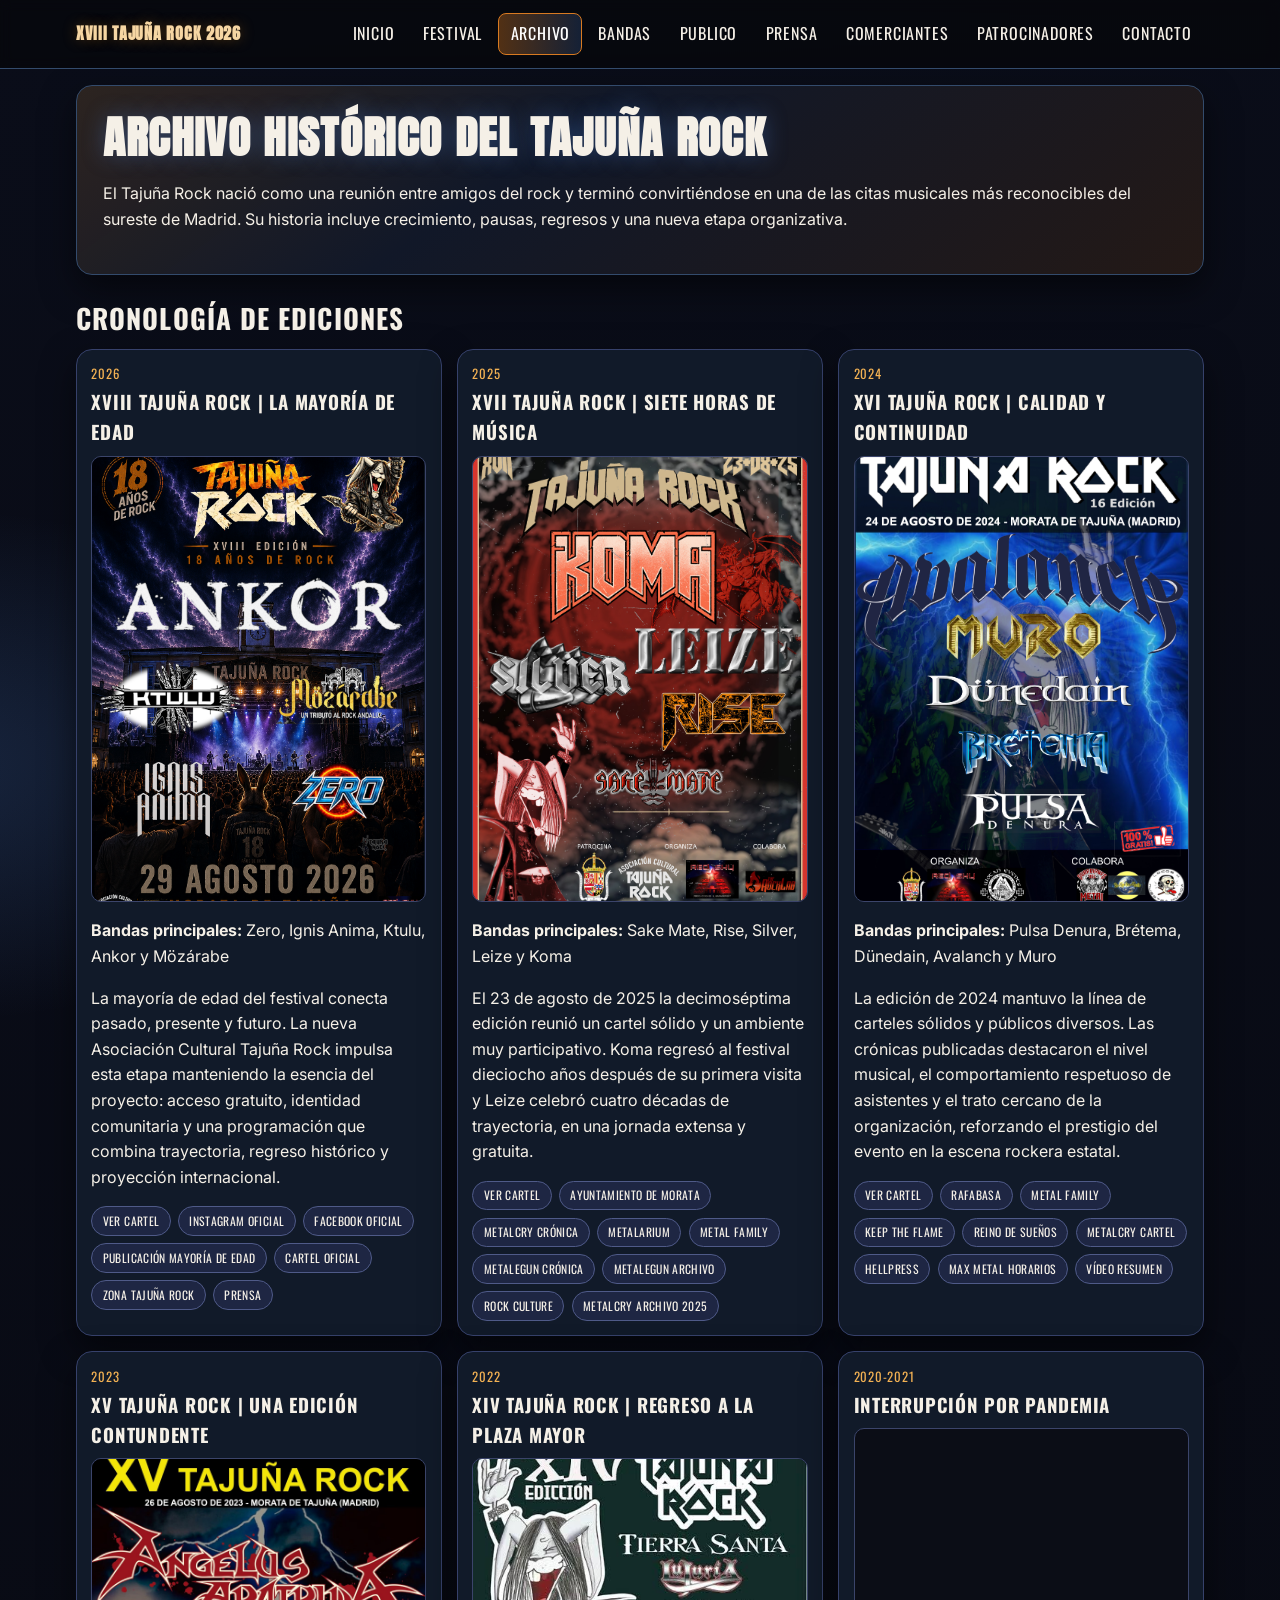
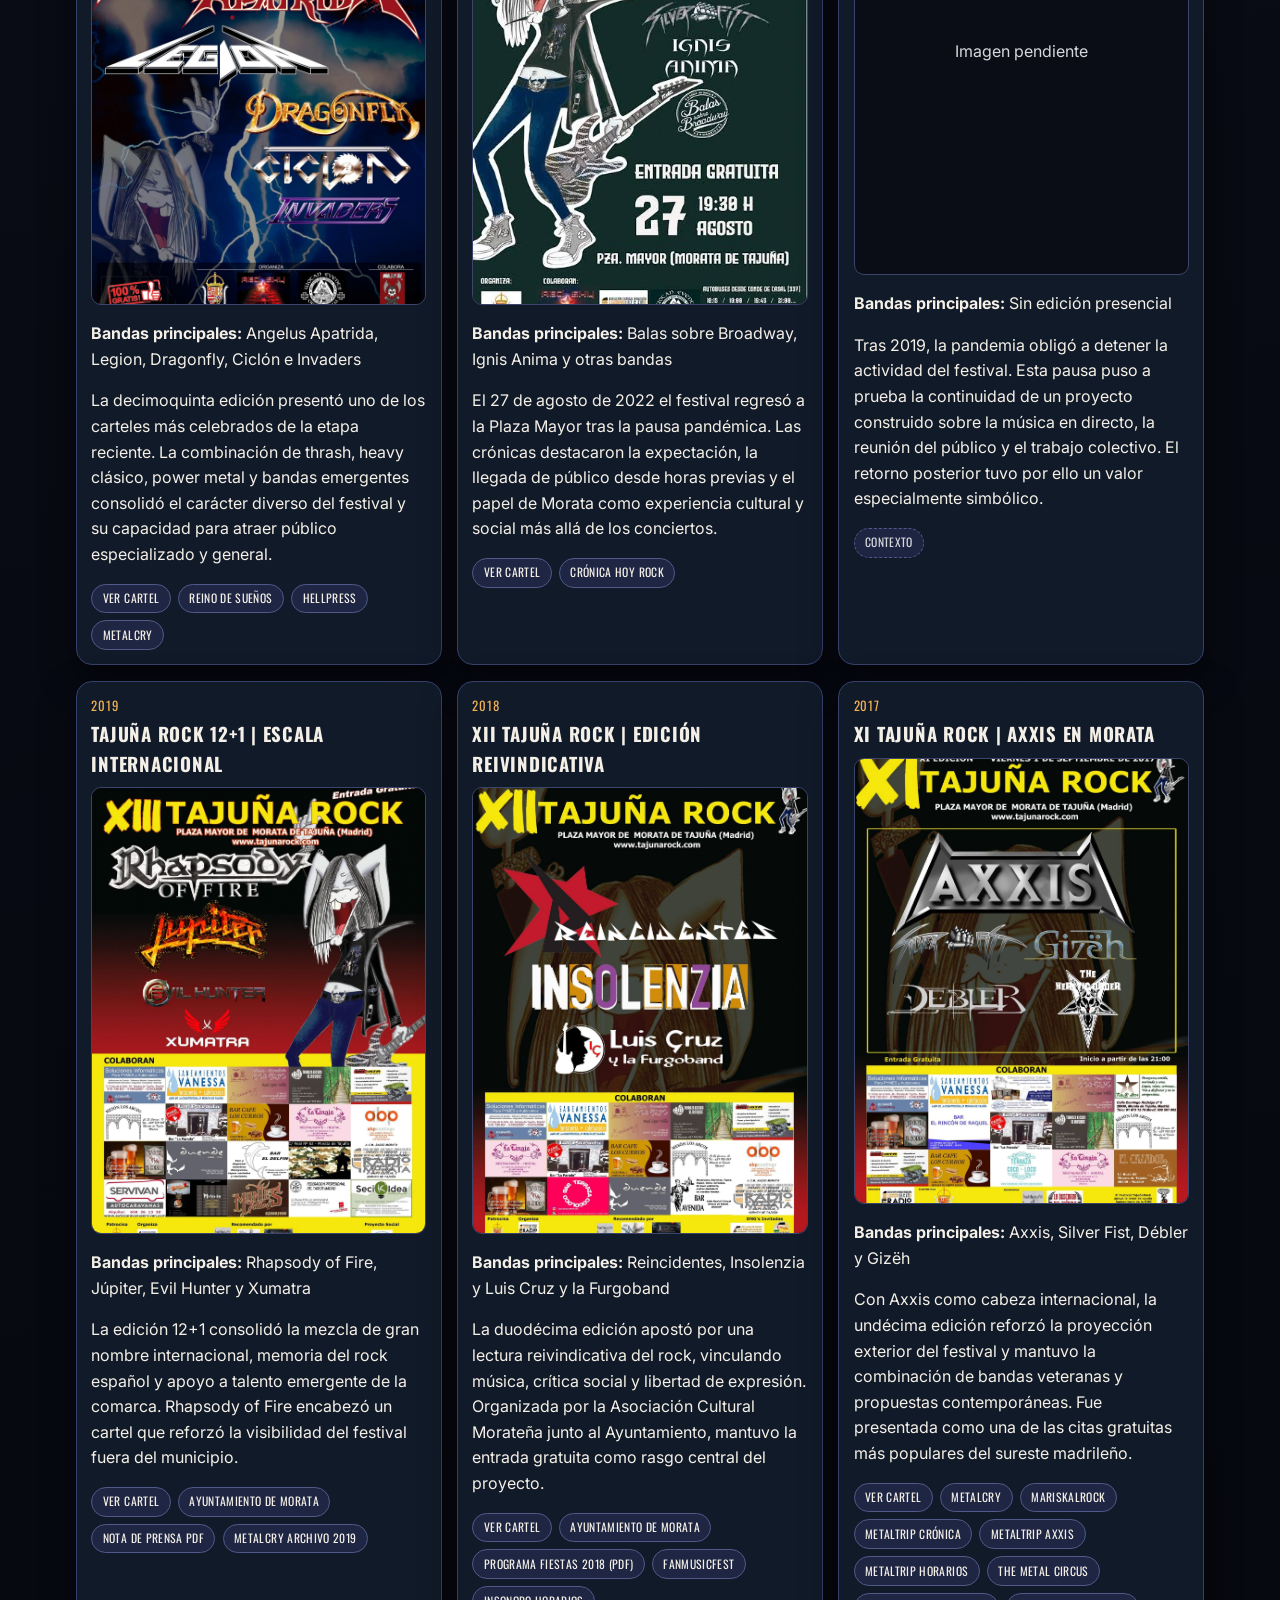
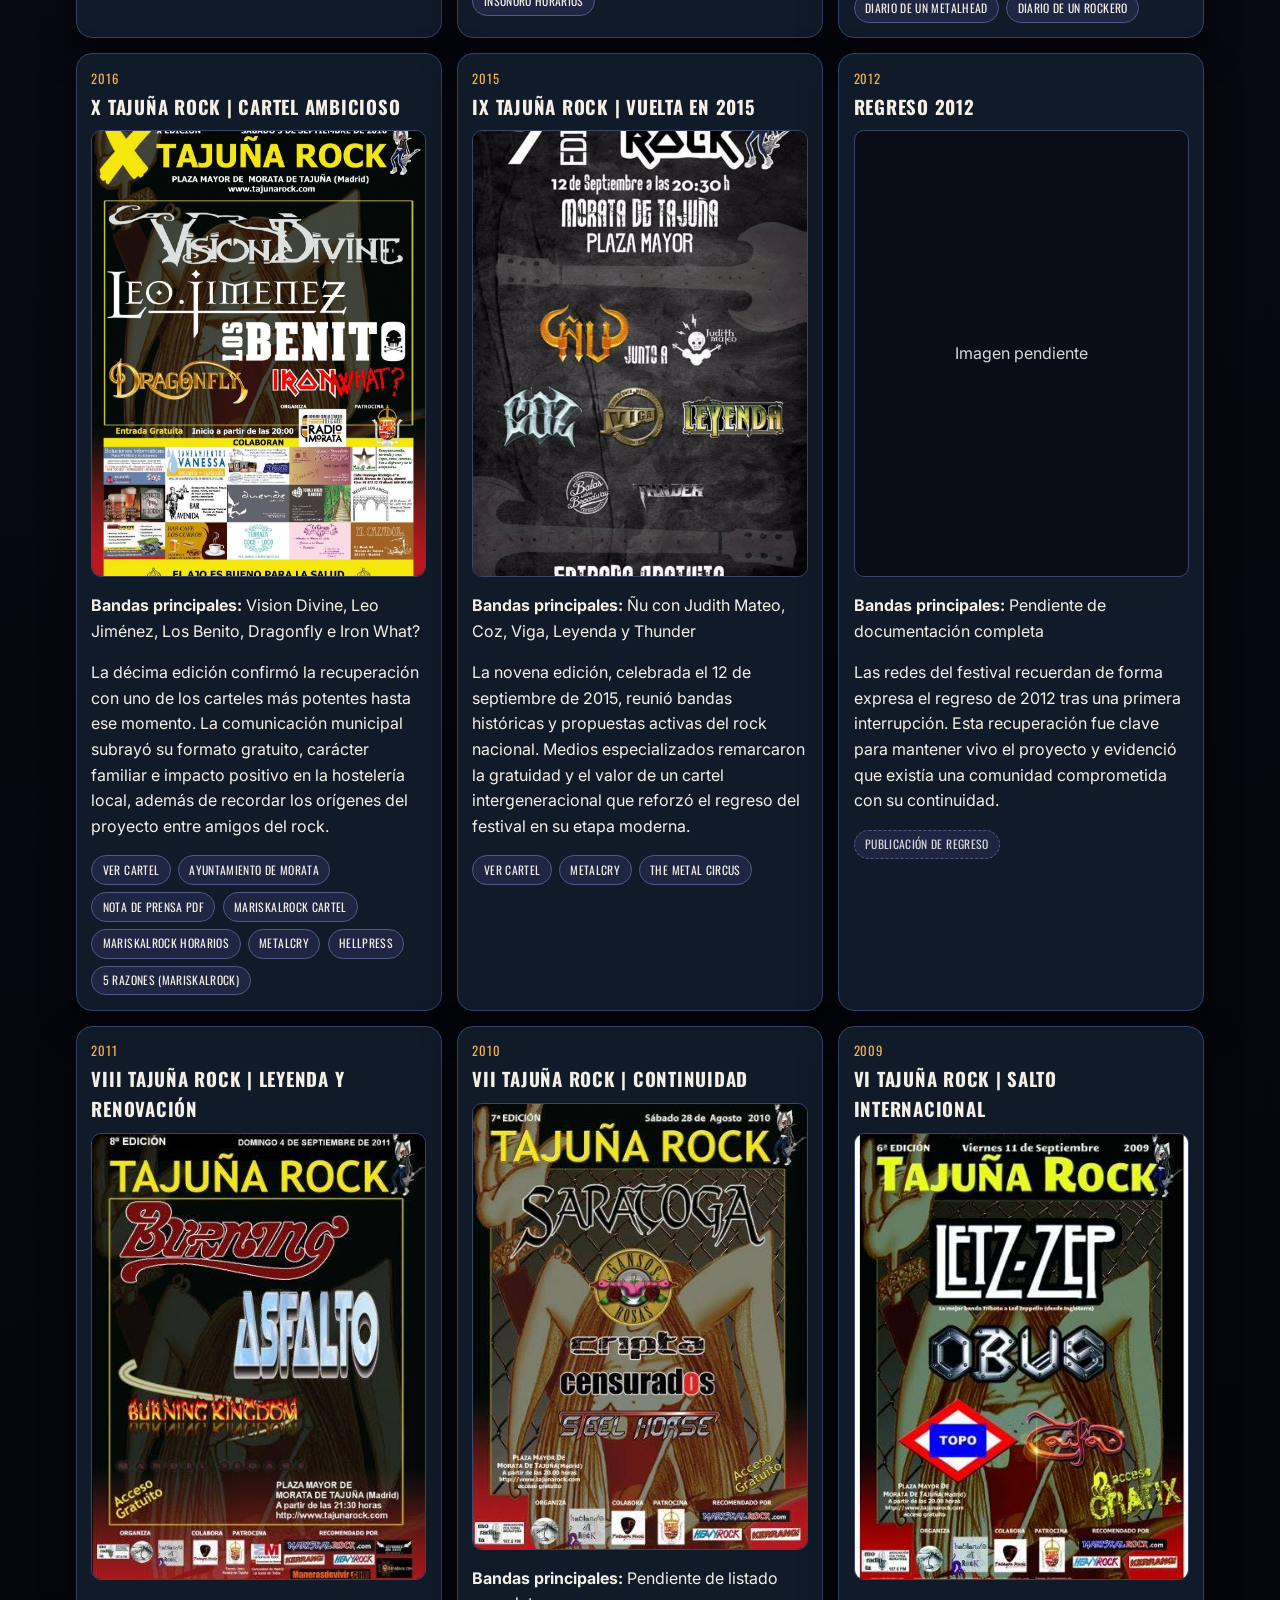
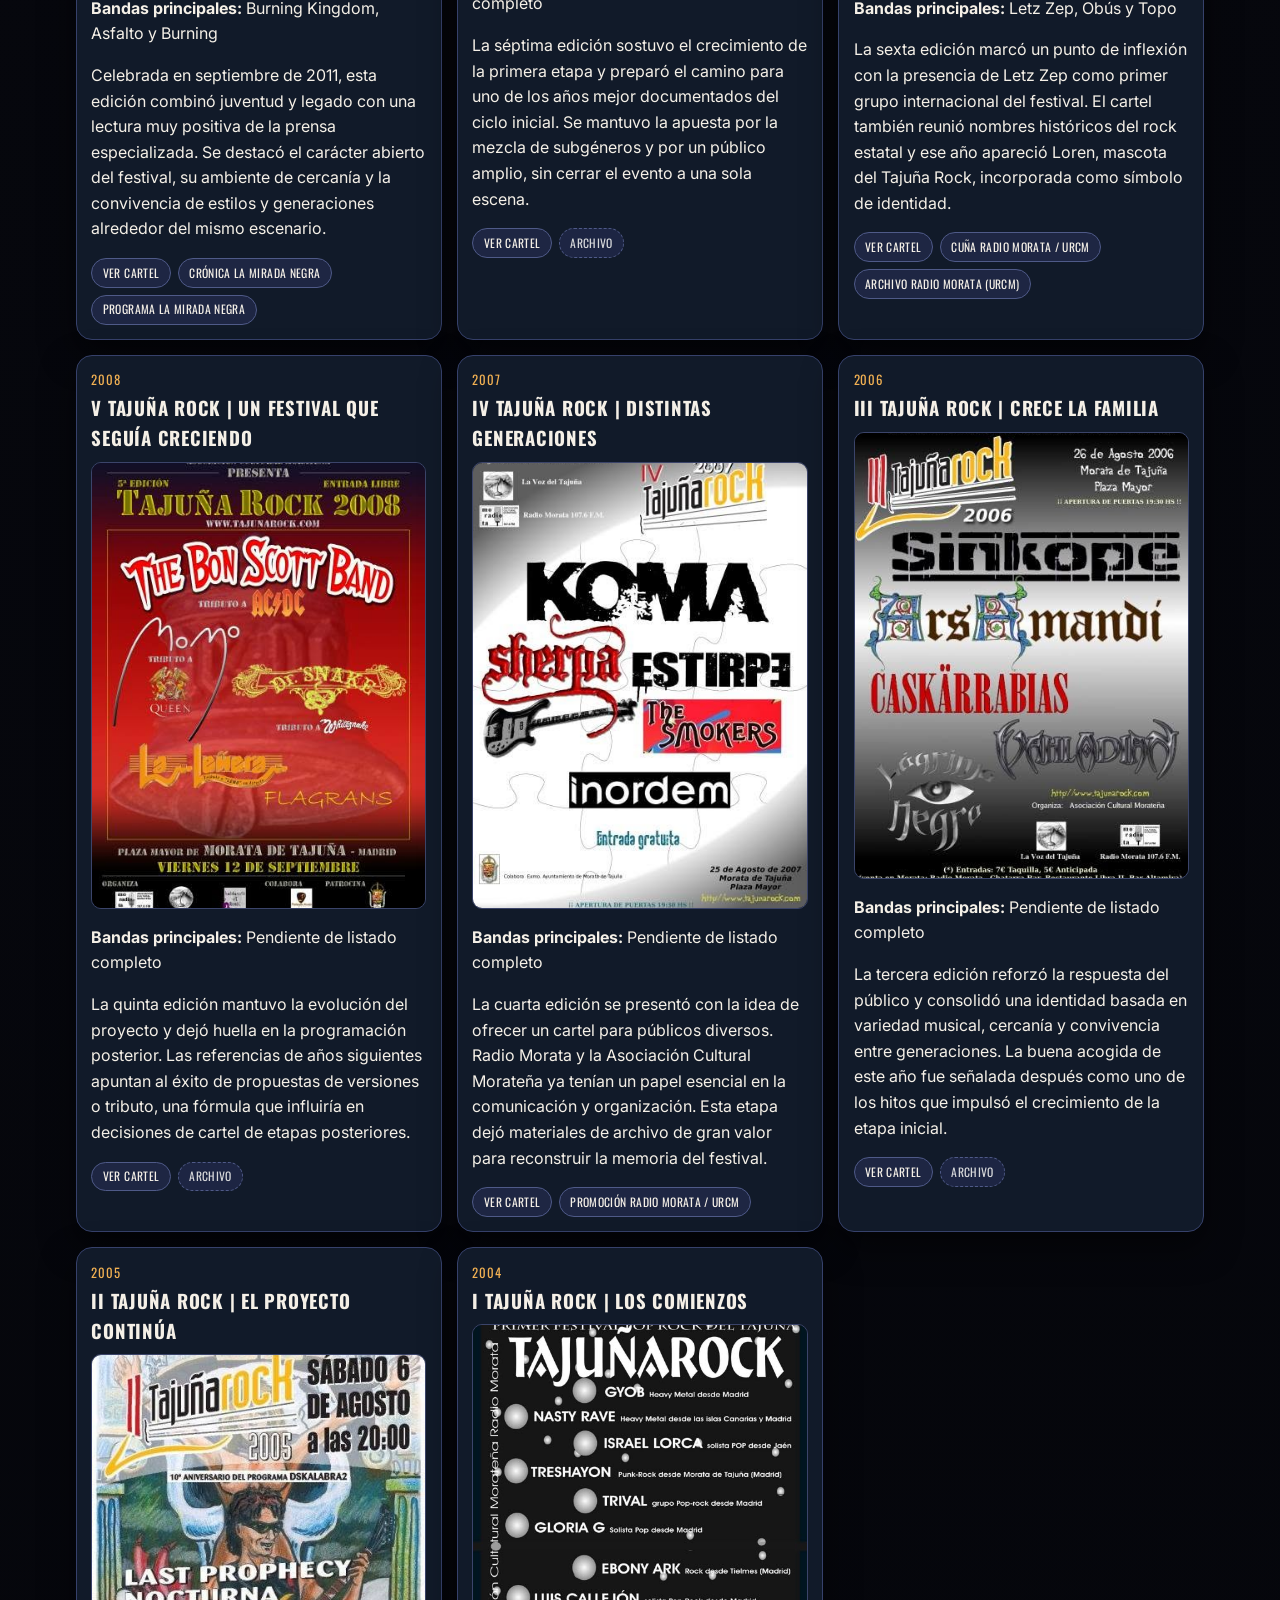
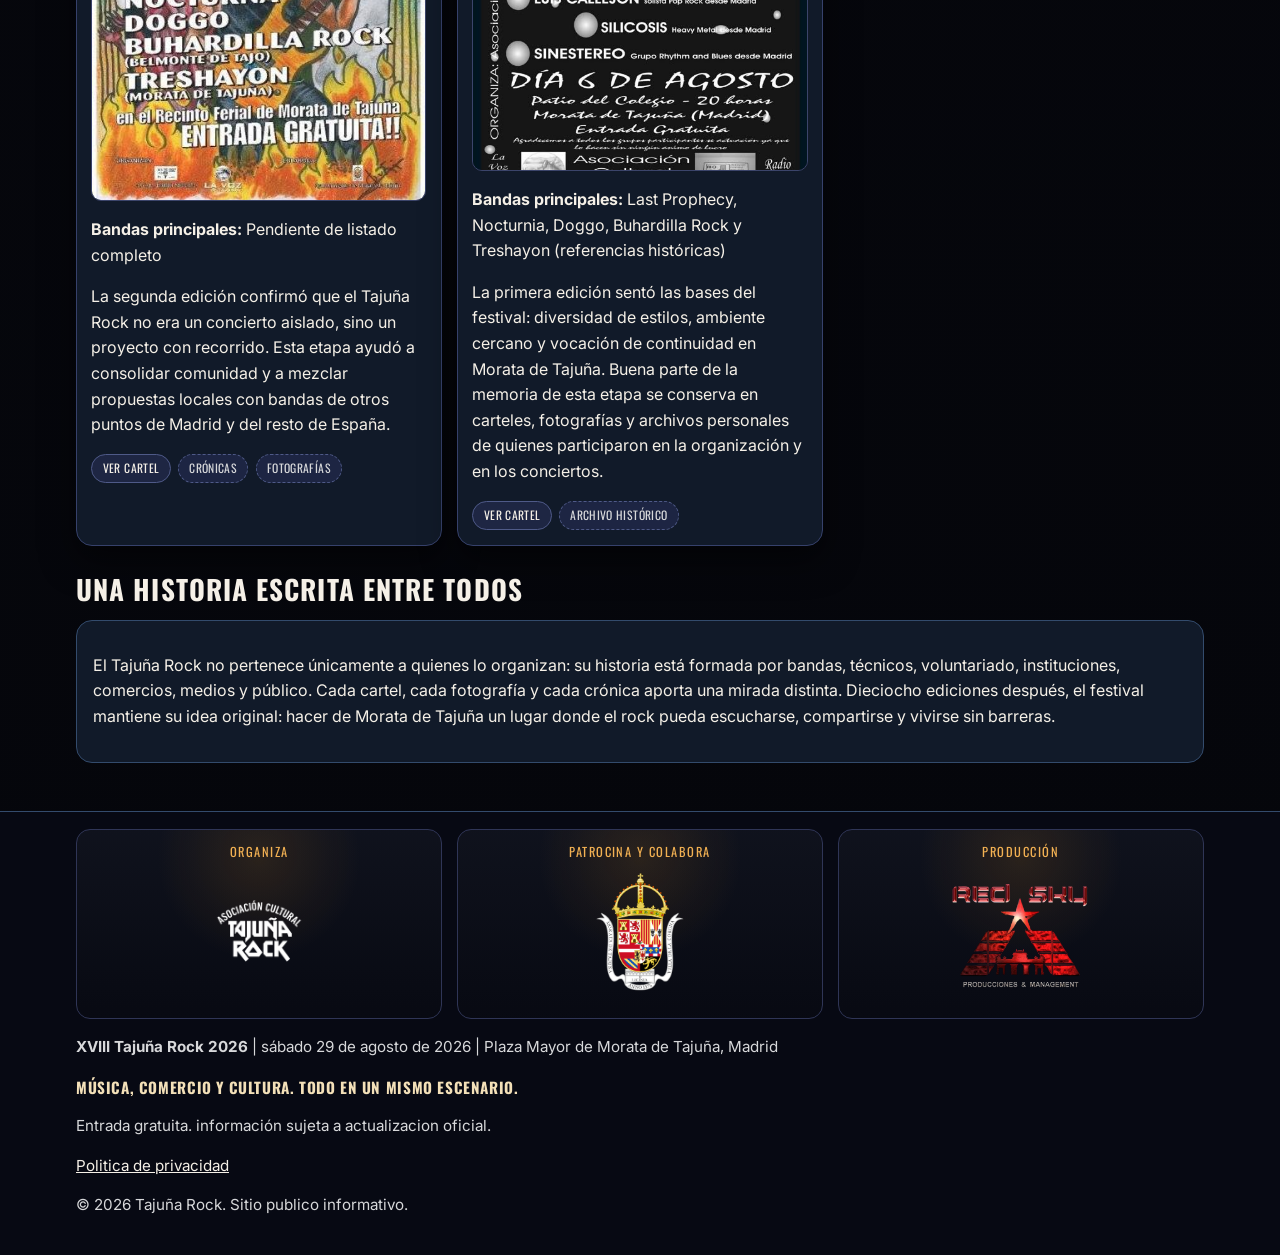
==== archivo.html @ 91ff5c5e "Initial import of Tajuña Rock site" ====
<!doctype html>
<html lang="es">
  <head>
    <meta charset="utf-8" />
    <meta name="viewport" content="width=device-width, initial-scale=1" />
    <title>XVIII Tajuña Rock 2026 | Archivo Histórico</title>
    <meta
      name="description"
      content="Archivo histórico del Tajuña Rock: cronología de ediciones, contexto y referencias externas para ampliar información."
    />
    <meta property="og:title" content="XVIII Tajuña Rock 2026 | Archivo Histórico" />
    <meta
      property="og:description"
      content="Dieciocho ediciones de música, amistad y resistencia en Morata de Tajuña."
    />
    <meta property="og:type" content="website" />
    <meta property="og:locale" content="es_ES" />
    <link rel="stylesheet" href="css/estilos.css" />
    <script defer src="js/datos.js"></script>
    <script defer src="js/principal.js"></script>
    <script type="application/ld+json" data-event-jsonld></script>
  </head>
  <body>
    <a href="#contenido" class="skip-link">Saltar al contenido principal</a>
    <div data-site-header></div>

    <main id="contenido" class="page">
      <section class="hero" aria-labelledby="archivo-title">
        <h1 id="archivo-title">Archivo histórico del Tajuña Rock</h1>
        <p data-archivo-intro>
          Dieciocho ediciones de música, amistad y resistencia.
        </p>
      </section>

      <section class="section" aria-labelledby="archivo-timeline-title">
        <h2 id="archivo-timeline-title">Cronología de ediciones</h2>
        <div class="timeline-grid" data-archivo-timeline></div>
      </section>

      <section class="section" aria-labelledby="archivo-cierre-title">
        <h2 id="archivo-cierre-title">Una historia escrita entre todos</h2>
        <div class="info-block" data-archivo-cierre></div>
      </section>
    </main>

    <div data-site-footer></div>
  </body>
</html>
---- css/estilos.css ----
@import url("https://fonts.googleapis.com/css2?family=Anton&family=Inter:wght@400;500;600;700&family=Oswald:wght@400;500;600;700&display=swap");

:root {
  --font-display: "Anton", "Arial Narrow", "Impact", sans-serif;
  --font-heading: "Oswald", "Arial Narrow", "Segoe UI Semibold", sans-serif;
  --font-body: "Inter", "Segoe UI", "Arial", sans-serif;
  --font-docs: "Aptos", "Calibri", "Segoe UI", sans-serif;
  --bg-main: #05060b;
  --bg-panel: #111a29;
  --bg-panel-soft: #1a2740;
  --color-primary: #d87a21;
  --color-primary-strong: #f4cf9d;
  --color-gold: #e2a75e;
  --color-electric: #4f87d9;
  --color-text: #f5f0e7;
  --color-text-soft: #d7d8da;
  --color-border: #334b6c;
  --shadow: 0 14px 34px rgba(0, 0, 0, 0.5);
  --radius: 16px;
  --max-width: 1160px;
}

* {
  box-sizing: border-box;
}

html {
  scroll-behavior: smooth;
}

body {
  margin: 0;
  font-family: var(--font-body);
  background:
    radial-gradient(1200px 420px at 110% -20%, rgba(216, 122, 33, 0.24), transparent 60%),
    radial-gradient(900px 420px at -10% 10%, rgba(79, 135, 217, 0.22), transparent 62%),
    radial-gradient(760px 300px at 50% -12%, rgba(244, 207, 157, 0.14), transparent 70%),
    linear-gradient(170deg, #0a0d19 0%, #06070d 58%, #05060b 100%),
    var(--bg-main);
  color: var(--color-text);
  line-height: 1.6;
}

a {
  color: var(--color-text);
}

a:hover {
  color: var(--color-primary-strong);
}

img {
  max-width: 100%;
  height: auto;
  display: block;
}

.skip-link {
  position: absolute;
  left: -9999px;
  top: 0;
  background: var(--color-primary);
  color: #fff;
  padding: 0.7rem 1rem;
  z-index: 999;
}

.skip-link:focus {
  left: 0.7rem;
  top: 0.7rem;
}

.site-header {
  position: sticky;
  top: 0;
  z-index: 100;
  background: rgba(7, 8, 14, 0.92);
  backdrop-filter: blur(6px);
  border-bottom: 1px solid var(--color-border);
}

.header-inner {
  max-width: var(--max-width);
  margin: 0 auto;
  padding: 0.8rem 1rem;
  display: flex;
  align-items: center;
  gap: 0.8rem;
}

.brand {
  font-family: var(--font-display);
  font-weight: 800;
  letter-spacing: 0.045em;
  text-decoration: none;
  text-transform: uppercase;
  color: #f6d6a3;
  text-shadow: 0 0 14px rgba(212, 136, 32, 0.35);
}

.nav-toggle {
  font-family: var(--font-heading);
  margin-left: auto;
  border: 1px solid var(--color-border);
  background: var(--bg-panel);
  color: var(--color-text);
  border-radius: 10px;
  padding: 0.55rem 0.7rem;
  font-size: 0.95rem;
  cursor: pointer;
}

.nav-toggle:hover,
.nav-toggle:focus-visible {
  border-color: var(--color-primary);
}

.main-nav {
  display: none;
  width: 100%;
}

.main-nav.open {
  display: block;
}

.main-nav ul {
  list-style: none;
  margin: 0.6rem 0 0;
  padding: 0;
  display: grid;
  grid-template-columns: 1fr;
  gap: 0.4rem;
}

.main-nav a {
  font-family: var(--font-heading);
  display: block;
  padding: 0.6rem 0.7rem;
  border-radius: 8px;
  text-decoration: none;
  border: 1px solid transparent;
  text-transform: uppercase;
  letter-spacing: 0.05em;
}

.main-nav a:hover,
.main-nav a:focus-visible {
  border-color: var(--color-border);
  background: var(--bg-panel-soft);
}

.main-nav a.active {
  border-color: var(--color-primary);
  color: #fff;
  background: linear-gradient(90deg, rgba(216, 122, 33, 0.36), rgba(79, 135, 217, 0.2));
}

.page {
  max-width: var(--max-width);
  margin: 0 auto;
  padding: 1rem;
}

.hero {
  background:
    linear-gradient(145deg, rgba(226, 167, 94, 0.16), rgba(79, 135, 217, 0.1) 40%, rgba(216, 122, 33, 0.12)),
    rgba(10, 12, 20, 0.82);
  border: 1px solid var(--color-border);
  border-radius: var(--radius);
  padding: 1.2rem;
  box-shadow: var(--shadow);
}

.hero-home {
  position: relative;
  overflow: hidden;
}

.hero-home::after {
  content: "";
  position: absolute;
  inset: -40% 35% auto -20%;
  height: 180px;
  background: radial-gradient(closest-side, rgba(79, 135, 217, 0.35), transparent 75%);
  pointer-events: none;
}

.hero-copy {
  position: relative;
  z-index: 1;
}

.hero-home {
  display: grid;
  gap: 1rem;
}

.hero-art {
  display: grid;
  grid-template-columns: repeat(2, minmax(120px, 1fr));
  gap: 0.8rem;
  align-items: end;
}

.mini-brand {
  margin: 0;
  border: 1px solid #353d62;
  border-radius: 12px;
  background: radial-gradient(circle at 50% 25%, rgba(212, 136, 32, 0.16), rgba(8, 10, 18, 0.96));
  padding: 0.7rem;
  min-height: 130px;
  display: grid;
  place-items: center;
}

.mini-brand img {
  max-height: 150px;
  object-fit: contain;
}

.eyebrow {
  font-family: var(--font-heading);
  margin: 0;
  letter-spacing: 0.16em;
  text-transform: uppercase;
  font-size: 0.8rem;
  color: #f6d6a3;
}

.hero-lead {
  margin-top: 0.2rem;
  color: var(--color-text-soft);
}

.hero h1 {
  font-family: var(--font-display);
  margin-top: 0;
  margin-bottom: 0.3rem;
  font-size: clamp(1.8rem, 4.5vw, 2.8rem);
  line-height: 1.2;
  text-transform: uppercase;
  letter-spacing: 0.03em;
  text-shadow: 0 0 22px rgba(79, 135, 217, 0.35);
}

.meta-grid {
  display: grid;
  grid-template-columns: repeat(auto-fit, minmax(180px, 1fr));
  gap: 0.7rem;
  margin-top: 1rem;
}

.meta-item,
.card,
.pending-box,
.info-block {
  background: var(--bg-panel);
  border: 1px solid var(--color-border);
  border-radius: var(--radius);
  padding: 1rem;
}

.meta-item strong {
  font-family: var(--font-heading);
  color: #f2b153;
  text-transform: uppercase;
  letter-spacing: 0.04em;
}

.section {
  margin-top: 1.3rem;
}

.section h2 {
  font-family: var(--font-heading);
  margin-bottom: 0.5rem;
  font-size: clamp(1.2rem, 2.8vw, 1.7rem);
  text-transform: uppercase;
  letter-spacing: 0.04em;
}

.section-tight {
  margin-top: 0.9rem;
}

.grid {
  display: grid;
  gap: 0.9rem;
  grid-template-columns: repeat(auto-fit, minmax(230px, 1fr));
}

.card h3 {
  font-family: var(--font-heading);
  margin-top: 0;
  text-transform: uppercase;
  letter-spacing: 0.04em;
}

.band-image {
  aspect-ratio: 4 / 3;
  border-radius: 10px;
  border: 1px dashed var(--color-border);
  display: grid;
  place-items: center;
  color: var(--color-text-soft);
  margin-bottom: 0.8rem;
  background: #0e0e0e;
}

.band-image-img {
  object-fit: contain;
  padding: 0.55rem;
  background: radial-gradient(circle at 50% 25%, rgba(255, 255, 255, 0.06), rgba(9, 11, 18, 0.92));
}

.band-image-img.band-ignis-anima {
  transform: translateX(6%);
}

.band-links {
  display: flex;
  flex-wrap: wrap;
  gap: 0.45rem;
  margin-top: 0.35rem;
}

.band-link-btn {
  display: inline-flex;
  align-items: center;
  gap: 0.35rem;
  padding: 0.35rem 0.6rem;
  border-radius: 8px;
  border: 1px solid #49507e;
  background: rgba(79, 135, 217, 0.12);
  text-decoration: none;
  font-family: var(--font-heading);
  font-size: 0.82rem;
  letter-spacing: 0.03em;
  text-transform: uppercase;
}

.band-link-icon {
  width: 0.95rem;
  height: 0.95rem;
  display: inline-grid;
  place-items: center;
}

.band-link-icon svg {
  width: 100%;
  height: 100%;
}

.band-link-btn.is-instagram {
  border-color: #8c5dd7;
  background: rgba(140, 93, 215, 0.16);
}

.band-link-btn.is-facebook {
  border-color: #4d6fe2;
  background: rgba(77, 111, 226, 0.16);
}

.band-link-btn.is-youtube {
  border-color: #d87a21;
  background: rgba(216, 122, 33, 0.18);
}

.band-link-btn.is-spotify {
  border-color: #2fa666;
  background: rgba(47, 166, 102, 0.16);
}

.band-link-btn.is-web {
  border-color: #d48820;
  background: rgba(212, 136, 32, 0.14);
}

.band-link-btn:hover,
.band-link-btn:focus-visible {
  border-color: var(--color-primary);
  background: rgba(216, 122, 33, 0.16);
}

.band-history {
  margin-top: 0.7rem;
  border-top: 1px solid #30375b;
  padding-top: 0.55rem;
}

.band-history summary {
  cursor: pointer;
  font-family: var(--font-heading);
  text-transform: uppercase;
  letter-spacing: 0.03em;
}

.band-history p {
  margin: 0.55rem 0 0;
}

.action-row {
  display: flex;
  flex-wrap: wrap;
  gap: 0.7rem;
  margin-top: 1rem;
}

.btn {
  font-family: var(--font-heading);
  display: inline-block;
  text-decoration: none;
  padding: 0.7rem 1rem;
  border-radius: 10px;
  border: 1px solid var(--color-primary);
  background: linear-gradient(120deg, var(--color-primary), #2f6bb2);
  color: #fff;
  font-weight: 600;
  box-shadow: 0 8px 20px rgba(216, 122, 33, 0.33);
  text-transform: uppercase;
  letter-spacing: 0.05em;
}

.btn.alt {
  background: rgba(79, 135, 217, 0.12);
  border-color: #4f87d9;
}

.btn:hover,
.btn:focus-visible {
  transform: translateY(-1px);
}

.btn.is-disabled {
  opacity: 0.5;
  cursor: not-allowed;
  pointer-events: none;
}

.pending-box {
  border-style: dashed;
  color: var(--color-text-soft);
}

.poster-stage {
  margin: 0;
  padding: 0.9rem;
  background: rgba(12, 13, 22, 0.78);
  border: 1px solid var(--color-border);
  border-radius: var(--radius);
  box-shadow: var(--shadow);
}

.poster-image {
  width: 100%;
  max-width: 760px;
  margin: 0 auto;
  border-radius: 10px;
  border: 1px solid #3a4167;
  object-fit: contain;
}

.poster-caption {
  margin-top: 0.65rem;
  text-align: center;
  color: var(--color-text-soft);
  font-size: 0.92rem;
}

.section-intro {
  margin: 0.3rem 0 0.85rem;
  color: var(--color-text-soft);
}

.poster-gallery {
  display: grid;
  gap: 0.8rem;
  grid-template-columns: repeat(auto-fit, minmax(150px, 1fr));
}

.poster-card {
  margin: 0;
  padding: 0.55rem;
  border: 1px solid #37406a;
  border-radius: 12px;
  background:
    linear-gradient(160deg, rgba(79, 135, 217, 0.12), rgba(216, 122, 33, 0.1)),
    rgba(10, 12, 20, 0.82);
}

.poster-link {
  display: block;
  border-radius: 9px;
  overflow: hidden;
  border: 1px solid #313a5f;
  background: #090b12;
}

.poster-link:hover,
.poster-link:focus-visible {
  border-color: var(--color-primary);
}

.poster-thumb {
  width: 100%;
  aspect-ratio: 3 / 4;
  object-fit: cover;
}

.poster-thumb-caption {
  margin-top: 0.45rem;
  text-align: center;
  font-family: var(--font-heading);
  text-transform: uppercase;
  letter-spacing: 0.05em;
  font-size: 0.76rem;
  color: #f2b153;
}

.history-quote {
  margin: 0;
  padding: 1rem 1.1rem;
  border-left: 4px solid var(--color-primary);
  border-radius: 10px;
  background: linear-gradient(160deg, rgba(216, 122, 33, 0.15), rgba(79, 135, 217, 0.12));
  color: var(--color-text);
}

.history-quote p {
  margin: 0;
}

.history-flow {
  display: grid;
  gap: 0.9rem;
}

.history-item {
  background: var(--bg-panel);
  border: 1px solid var(--color-border);
  border-radius: var(--radius);
  padding: 1rem;
}

.history-item h3 {
  margin: 0 0 0.5rem;
  font-family: var(--font-heading);
  text-transform: uppercase;
  letter-spacing: 0.04em;
  color: #f2b153;
}

.history-item p {
  margin: 0.45rem 0 0;
}

.site-form {
  margin-top: 0.8rem;
  background: var(--bg-panel);
  border: 1px solid var(--color-border);
  border-radius: var(--radius);
  padding: 1rem;
}

.form-grid {
  display: grid;
  grid-template-columns: repeat(auto-fit, minmax(220px, 1fr));
  gap: 0.8rem;
}

.form-field {
  display: grid;
  gap: 0.35rem;
}

.form-field-full {
  grid-column: 1 / -1;
}

.form-field label {
  font-family: var(--font-heading);
  text-transform: uppercase;
  letter-spacing: 0.04em;
  font-size: 0.78rem;
  color: #f2b153;
}

.form-field input,
.form-field select,
.form-field textarea {
  width: 100%;
  border-radius: 10px;
  border: 1px solid #414b76;
  background: #0b0d16;
  color: var(--color-text);
  padding: 0.62rem 0.72rem;
  font: inherit;
}

.form-field textarea {
  resize: vertical;
  min-height: 120px;
}

.form-field input::placeholder,
.form-field textarea::placeholder {
  color: #8f97b8;
}

.check-line {
  margin-top: 0.85rem;
  display: flex;
  gap: 0.55rem;
  align-items: flex-start;
  color: var(--color-text-soft);
}

.check-line input {
  margin-top: 0.23rem;
}

.form-actions {
  margin-top: 0.9rem;
}

.form-feedback {
  margin: 0.7rem 0 0;
  color: #f3e0b8;
  font-size: 0.92rem;
}

.site-form.is-disabled {
  opacity: 0.8;
}

.timeline-grid {
  display: grid;
  gap: 0.95rem;
}

.timeline-card {
  background: var(--bg-panel);
  border: 1px solid #36416b;
  border-radius: var(--radius);
  padding: 0.9rem;
  box-shadow: var(--shadow);
}

.timeline-header {
  margin-bottom: 0.55rem;
}

.timeline-year {
  margin: 0;
  color: #f2b153;
  font-family: var(--font-heading);
  letter-spacing: 0.06em;
  text-transform: uppercase;
  font-size: 0.8rem;
}

.timeline-card h3 {
  margin: 0.15rem 0 0;
  font-family: var(--font-heading);
  text-transform: uppercase;
  letter-spacing: 0.04em;
}

.timeline-media {
  margin-bottom: 0.7rem;
}

.timeline-image {
  width: 100%;
  max-width: 460px;
  border-radius: 10px;
  border: 1px solid #3b446a;
  object-fit: cover;
  aspect-ratio: 3 / 4;
}

.timeline-image-missing {
  display: grid;
  place-items: center;
  color: var(--color-text-soft);
  background: #0b0d16;
}

.timeline-links {
  display: flex;
  flex-wrap: wrap;
  gap: 0.45rem;
  margin-top: 0.6rem;
}

.timeline-link {
  display: inline-flex;
  align-items: center;
  border: 1px solid #4f5a88;
  border-radius: 999px;
  padding: 0.28rem 0.65rem;
  text-decoration: none;
  text-transform: uppercase;
  letter-spacing: 0.03em;
  font-size: 0.73rem;
  font-family: var(--font-heading);
  background: rgba(127, 121, 255, 0.12);
}

.timeline-link.is-pending {
  border-style: dashed;
  color: var(--color-text-soft);
  cursor: default;
}

.timeline-link:hover,
.timeline-link:focus-visible {
  border-color: var(--color-primary);
  background: rgba(216, 122, 33, 0.16);
}

.alt-poster-layout {
  display: grid;
  gap: 0.9rem;
}

.alt-poster-figure {
  margin: 0;
}

.alt-poster-copy h3 {
  margin-top: 0;
  font-family: var(--font-heading);
  text-transform: uppercase;
  letter-spacing: 0.04em;
  color: #f2b153;
}

.alt-poster-summary {
  margin-top: 0.75rem;
  color: #d9ddeb;
  font-weight: 600;
}

.alt-poster-quote {
  margin: 0.85rem 0 0;
  font-family: var(--font-display);
  font-size: clamp(1.05rem, 2.8vw, 1.55rem);
  line-height: 1.25;
  color: #f6d6a3;
  text-transform: uppercase;
  letter-spacing: 0.03em;
  text-shadow: 0 0 16px rgba(212, 136, 32, 0.25);
}

body.lightbox-open {
  overflow: hidden;
}

.poster-lightbox {
  position: fixed;
  inset: 0;
  z-index: 1200;
  display: grid;
  place-items: center;
}

.poster-lightbox[hidden] {
  display: none;
}

.poster-lightbox-backdrop {
  position: absolute;
  inset: 0;
  background: rgba(3, 4, 8, 0.86);
}

.poster-lightbox-dialog {
  position: relative;
  z-index: 1;
  width: min(96vw, 1120px);
  max-height: 92vh;
  display: grid;
  grid-template-columns: auto 1fr auto;
  align-items: center;
  gap: 0.65rem;
}

.poster-lightbox-stage {
  margin: 0;
  background: #090b12;
  border: 1px solid #3d4670;
  border-radius: 12px;
  padding: 0.65rem;
}

.poster-lightbox-image {
  max-height: 76vh;
  width: auto;
  max-width: 100%;
  margin: 0 auto;
  border-radius: 8px;
}

.poster-lightbox-caption {
  margin-top: 0.55rem;
  text-align: center;
  font-family: var(--font-heading);
  letter-spacing: 0.04em;
  color: #f2b153;
  text-transform: uppercase;
  font-size: 0.8rem;
}

.poster-lightbox-close,
.poster-lightbox-nav {
  border: 1px solid #566197;
  background: rgba(13, 16, 28, 0.95);
  color: var(--color-text);
  border-radius: 10px;
  font-family: var(--font-heading);
  cursor: pointer;
}

.poster-lightbox-close {
  position: absolute;
  top: -2.1rem;
  right: 0;
  padding: 0.25rem 0.58rem;
  text-transform: uppercase;
}

.poster-lightbox-nav {
  width: 2.4rem;
  height: 2.4rem;
  font-size: 1.45rem;
  line-height: 1;
}

.poster-lightbox-close:hover,
.poster-lightbox-close:focus-visible,
.poster-lightbox-nav:hover,
.poster-lightbox-nav:focus-visible {
  border-color: var(--color-primary);
  background: rgba(216, 122, 33, 0.24);
}

.brand-strip {
  display: grid;
  grid-template-columns: repeat(auto-fit, minmax(180px, 1fr));
  gap: 0.9rem;
  margin-bottom: 0.8rem;
}

.brand-card {
  margin: 0;
  background: #090b12;
  border: 1px solid #333a5d;
  border-radius: 14px;
  min-height: 180px;
  display: grid;
  place-items: center;
  padding: 0.9rem;
}

.brand-card img {
  max-height: 210px;
  object-fit: contain;
}

.hero-mark {
  margin-top: 0.9rem;
  max-width: 260px;
}

.hero-mark img {
  width: 100%;
  height: auto;
  object-fit: contain;
}

.media-missing {
  position: relative;
}

.media-missing::after {
  content: "Logo pendiente";
  display: inline-block;
  font-size: 0.78rem;
  letter-spacing: 0.08em;
  text-transform: uppercase;
  color: var(--color-text-soft);
  border: 1px dashed #48507a;
  border-radius: 999px;
  padding: 0.35rem 0.7rem;
}

.is-hidden {
  display: none !important;
}

.document-list {
  list-style: none;
  padding: 0;
  margin: 0;
  display: grid;
  gap: 0.5rem;
}

.document-list li {
  padding: 0.6rem;
  border-radius: 8px;
  background: #101010;
  border: 1px solid #2f2f2f;
}

.tag {
  font-family: var(--font-heading);
  display: inline-block;
  font-size: 0.85rem;
  border: 1px solid var(--color-border);
  border-radius: 999px;
  padding: 0.15rem 0.55rem;
  color: var(--color-text-soft);
}

.site-footer {
  border-top: 1px solid var(--color-border);
  margin-top: 2rem;
  background: #070913;
}

.footer-inner {
  max-width: var(--max-width);
  margin: 0 auto;
  padding: 1.1rem 1rem 1.4rem;
  color: var(--color-text-soft);
  font-size: 0.95rem;
}

.footer-logos {
  display: grid;
  grid-template-columns: repeat(auto-fit, minmax(180px, 1fr));
  gap: 0.9rem;
  margin-bottom: 1rem;
}

.footer-logo-card {
  margin: 0;
  min-height: 190px;
  border: 1px solid #2f3556;
  border-radius: 14px;
  padding: 0.75rem;
  background:
    radial-gradient(circle at 50% 15%, rgba(212, 136, 32, 0.14), transparent 42%),
    linear-gradient(180deg, rgba(16, 19, 29, 0.96), rgba(8, 10, 18, 0.96));
  display: grid;
  align-content: start;
  justify-items: center;
  gap: 0.65rem;
}

.footer-logo-card figcaption {
  font-family: var(--font-heading);
  font-size: 0.78rem;
  letter-spacing: 0.12em;
  text-transform: uppercase;
  color: #f2b153;
  text-align: center;
}

.footer-logo-card img {
  width: 100%;
  max-width: 180px;
  max-height: 120px;
  object-fit: contain;
}

.footer-lema {
  font-family: var(--font-heading);
  color: #f3e0b8;
  font-weight: 700;
  text-transform: uppercase;
  letter-spacing: 0.04em;
}

.info-block,
.card,
.pending-box,
.document-list,
.footer-inner,
body {
  font-family: var(--font-body);
}

:focus-visible {
  outline: 3px solid var(--color-primary-strong);
  outline-offset: 2px;
}

@media (min-width: 850px) {
  .nav-toggle {
    display: none;
  }

  .header-inner {
    gap: 1rem;
  }

  .main-nav {
    display: block;
    width: auto;
    margin-left: auto;
  }

  .main-nav ul {
    margin: 0;
    display: flex;
    flex-wrap: wrap;
    gap: 0.25rem;
  }

  .main-nav a {
    padding: 0.45rem 0.7rem;
  }

  .hero {
    padding: 1.6rem;
  }

  .hero-home {
    padding: 1.9rem;
    grid-template-columns: 2.1fr 1fr;
    align-items: center;
  }

  .poster-gallery {
    grid-template-columns: repeat(auto-fit, minmax(170px, 1fr));
  }

  .timeline-grid {
    grid-template-columns: repeat(auto-fit, minmax(330px, 1fr));
  }

  .alt-poster-layout {
    grid-template-columns: minmax(280px, 0.95fr) minmax(320px, 1.25fr);
    align-items: start;
  }
}

@media (max-width: 700px) {
  .poster-lightbox-dialog {
    width: min(98vw, 1120px);
    grid-template-columns: 1fr;
    gap: 0.5rem;
  }

  .poster-lightbox-nav {
    width: 100%;
    height: 2rem;
  }

  .poster-lightbox-close {
    top: -1.9rem;
  }
}

@media (prefers-reduced-motion: reduce) {
  html {
    scroll-behavior: auto;
  }

  *,
  *::before,
  *::after {
    animation: none !important;
    transition: none !important;
  }
}
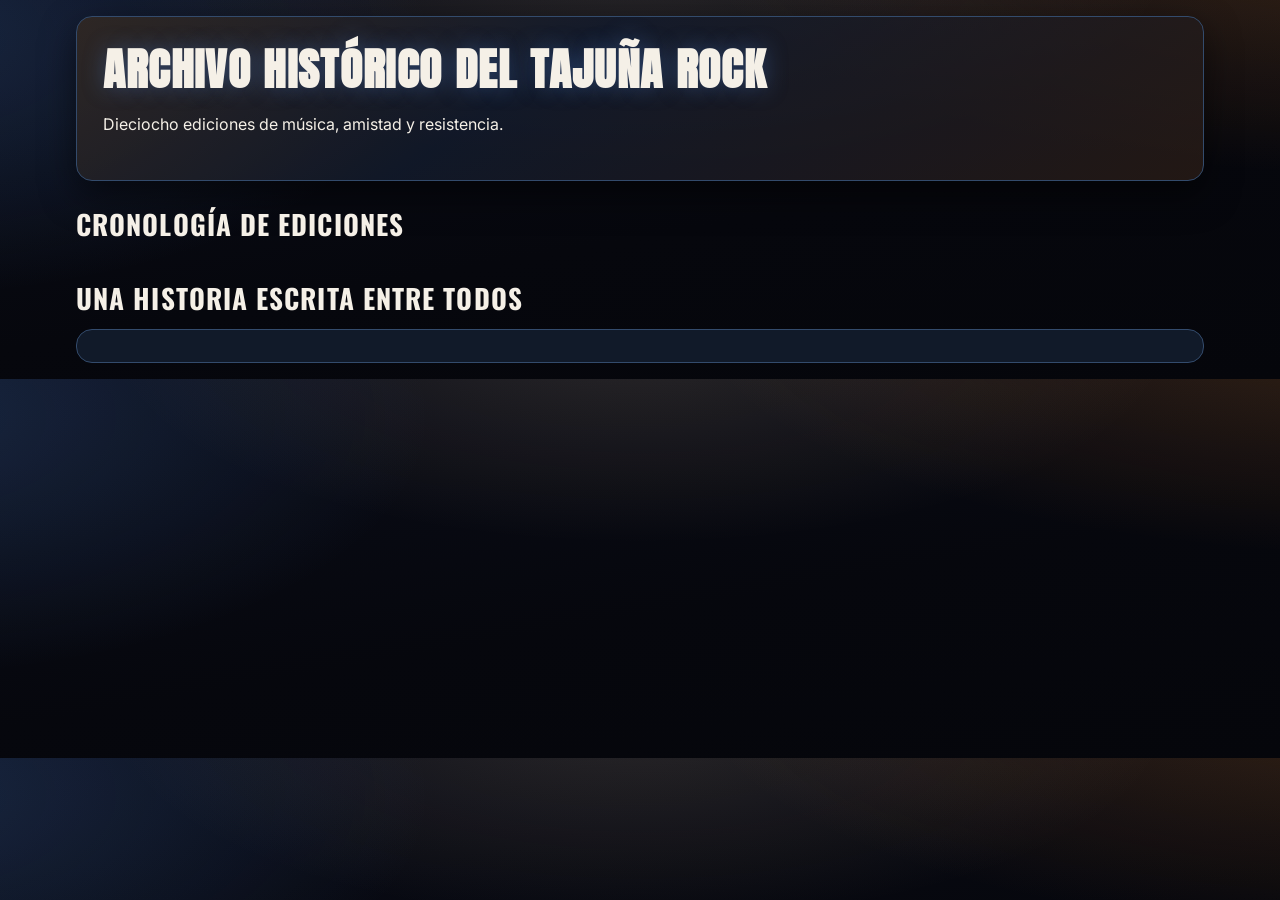
==== commit 47df0225: "Add sponsors grid, FAQ, SEO meta tags, sitemap, robots.txt and visual improvements" ====
--- a/archivo.html
+++ b/archivo.html
@@ -15,6 +15,10 @@
     />
     <meta property="og:type" content="website" />
     <meta property="og:locale" content="es_ES" />
+    <meta property="og:image" content="https://juanda-ecaweb.github.io/Tajuna-Rock/imagenes/cartel/tajunarock_18_edicion.png" />
+    <meta name="twitter:card" content="summary_large_image" />
+    <meta name="twitter:image" content="https://juanda-ecaweb.github.io/Tajuna-Rock/imagenes/cartel/tajunarock_18_edicion.png" />
+    <link rel="canonical" href="https://juanda-ecaweb.github.io/Tajuna-Rock/archivo.html" />
     <link rel="stylesheet" href="css/estilos.css" />
     <script defer src="js/datos.js"></script>
     <script defer src="js/principal.js"></script>
--- a/css/estilos.css
+++ b/css/estilos.css
@@ -191,6 +191,54 @@
   z-index: 1;
 }
 
+.hero-title-stack {
+  display: flex;
+  align-items: center;
+  flex-wrap: wrap;
+  gap: 0.75rem;
+  margin-bottom: 0.7rem;
+}
+
+.hero-title-logo {
+  max-height: 72px;
+  width: auto;
+  object-fit: contain;
+}
+
+.hero-title-mascot {
+  max-height: 64px;
+  width: auto;
+  object-fit: contain;
+}
+
+.hero-title-row {
+  display: flex;
+  align-items: center;
+  gap: 1.2rem;
+  flex-wrap: wrap;
+}
+
+.hero-title-conejo {
+  max-height: 140px;
+  width: auto;
+  object-fit: contain;
+  flex-shrink: 0;
+}
+
+.hero-title-text {
+  display: flex;
+  flex-direction: column;
+  gap: 0.1rem;
+}
+
+.hero-title-text .eyebrow {
+  margin-bottom: 0;
+}
+
+.hero-title-text h1 {
+  margin: 0;
+}
+
 .hero-home {
   display: grid;
   gap: 1rem;
@@ -295,6 +343,13 @@
   margin-top: 0;
   text-transform: uppercase;
   letter-spacing: 0.04em;
+}
+
+.band-card {
+  background: transparent;
+  border: 0;
+  box-shadow: none;
+  padding: 0;
 }
 
 .band-image {
@@ -398,6 +453,68 @@
 
 .band-history p {
   margin: 0.55rem 0 0;
+}
+
+.faq {
+  display: flex;
+  flex-direction: column;
+  gap: 0.4rem;
+}
+
+.faq-item {
+  border: 1px solid var(--color-border);
+  border-radius: var(--radius);
+  background: var(--bg-panel);
+  overflow: hidden;
+}
+
+.faq-item summary {
+  cursor: pointer;
+  padding: 0.9rem 1rem;
+  font-family: var(--font-heading);
+  font-size: 1rem;
+  text-transform: uppercase;
+  letter-spacing: 0.03em;
+  list-style: none;
+  display: flex;
+  justify-content: space-between;
+  align-items: center;
+  gap: 0.5rem;
+  user-select: none;
+}
+
+.faq-item summary::-webkit-details-marker { display: none; }
+
+.faq-item summary::after {
+  content: "+";
+  font-size: 1.3rem;
+  line-height: 1;
+  color: var(--color-primary);
+  flex-shrink: 0;
+  transition: transform 0.2s;
+}
+
+.faq-item[open] summary::after {
+  transform: rotate(45deg);
+}
+
+.faq-item[open] summary {
+  border-bottom: 1px solid var(--color-border);
+  color: var(--color-primary);
+}
+
+.faq-item > *:not(summary) {
+  padding: 0.8rem 1rem;
+}
+
+.faq-item p,
+.faq-item ul,
+.faq-item ol {
+  margin: 0 0 0.6rem;
+}
+
+.faq-item *:last-child {
+  margin-bottom: 0;
 }
 
 .action-row {
@@ -869,6 +986,74 @@
   object-fit: contain;
 }
 
+.sponsors-grid {
+  display: grid;
+  grid-template-columns: repeat(auto-fill, minmax(200px, 1fr));
+  gap: 1rem;
+}
+
+.sponsor-card {
+  background: var(--bg-panel);
+  border: 1px solid var(--color-border);
+  border-radius: var(--radius);
+  overflow: hidden;
+  display: flex;
+  flex-direction: column;
+}
+
+.sponsor-logo-wrap {
+  background: #090b12;
+  display: flex;
+  align-items: center;
+  justify-content: center;
+  min-height: 120px;
+  padding: 0.8rem;
+}
+
+.sponsor-logo {
+  max-height: 100px;
+  max-width: 100%;
+  object-fit: contain;
+}
+
+.sponsor-logo-missing {
+  font-size: 0.75rem;
+  color: var(--color-text-soft);
+  text-transform: uppercase;
+  letter-spacing: 0.06em;
+}
+
+.sponsor-info {
+  padding: 0.75rem 0.9rem;
+  flex: 1;
+  display: flex;
+  flex-direction: column;
+  gap: 0.2rem;
+}
+
+.sponsor-nombre {
+  font-family: var(--font-heading);
+  font-size: 0.9rem;
+  text-transform: uppercase;
+  letter-spacing: 0.04em;
+  margin: 0 0 0.3rem;
+  color: #f2b153;
+}
+
+.sponsor-dir,
+.sponsor-tel,
+.sponsor-redes {
+  font-size: 0.82rem;
+  color: var(--color-text-soft);
+  margin: 0;
+}
+
+.sponsor-link {
+  font-size: 0.8rem;
+  color: var(--color-primary);
+  word-break: break-all;
+}
+
 .hero-mark {
   margin-top: 0.9rem;
   max-width: 260px;
